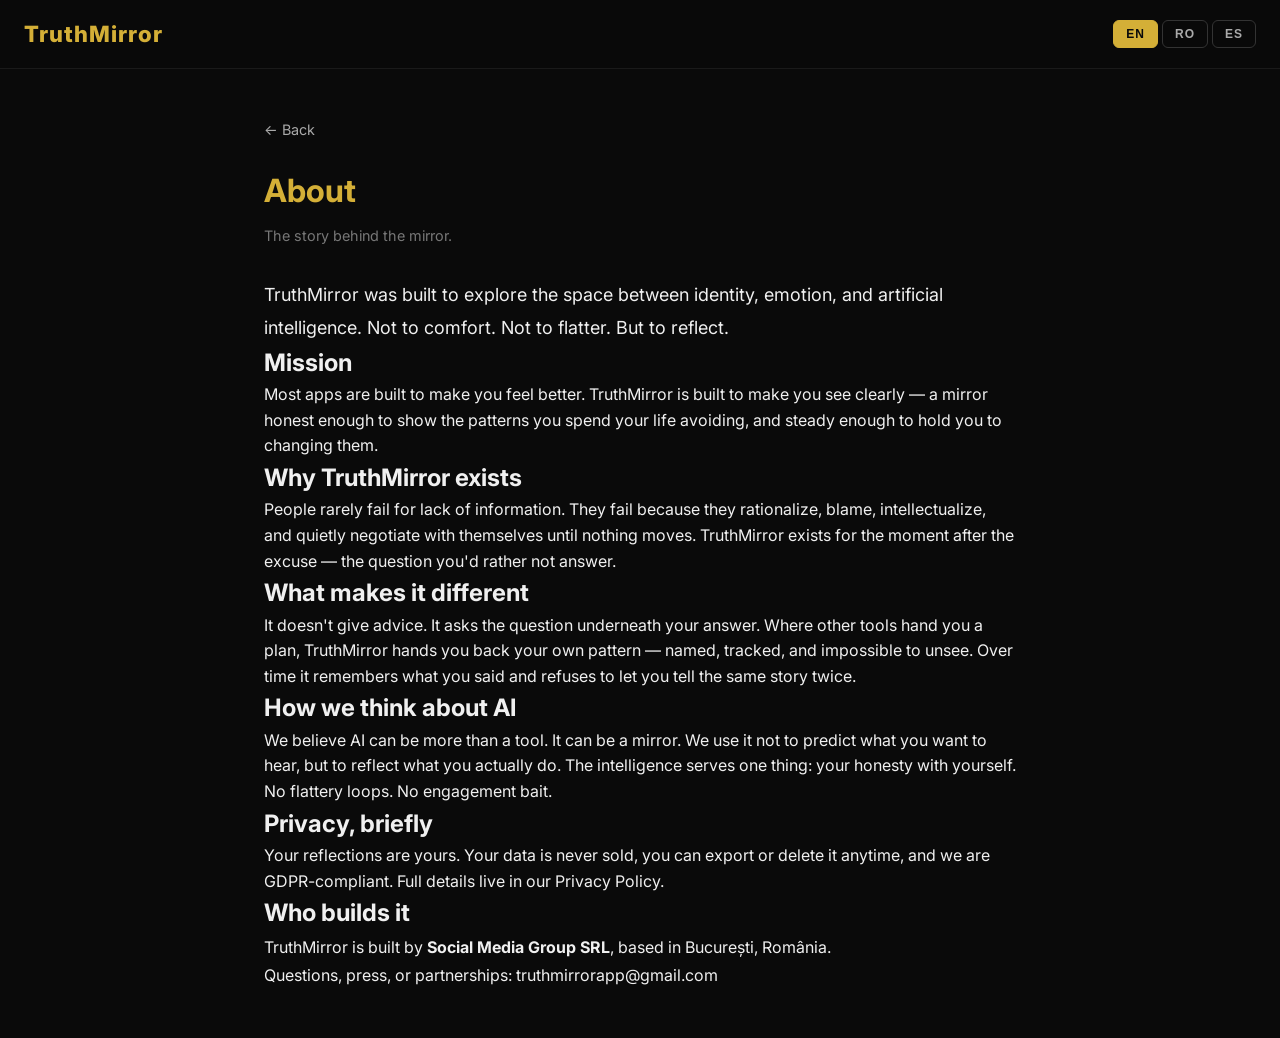
==== about.html @ 7fe02680 "Move About to root" ====
<!DOCTYPE html>
<html lang="en">
<head>
  <meta charset="UTF-8">
  <meta name="viewport" content="width=device-width, initial-scale=1.0">
  <title>About — TruthMirror</title>
  <meta name="description" content="TruthMirror was built to explore the space between identity, emotion and AI. Not to comfort. Not to flatter. But to reflect. The story behind the mirror that won't lie to you.">
  <link rel="canonical" href="https://www.truthmirror.net/about.html">
  <link rel="stylesheet" href="styles.css">
  <link href="https://fonts.googleapis.com/css2?family=Inter:wght@400;500;600;700;800&display=swap" rel="stylesheet">
  <script type="application/ld+json">
  {
    "@context": "https://schema.org",
    "@type": "AboutPage",
    "name": "About TruthMirror",
    "url": "https://www.truthmirror.net/about.html",
    "mainEntity": {
      "@type": "Organization",
      "name": "TruthMirror",
      "url": "https://www.truthmirror.net",
      "email": "truthmirrorapp@gmail.com",
      "description": "An AI that asks the questions you've been avoiding. No advice. No comfort. Just truth.",
      "parentOrganization": {
        "@type": "Organization",
        "name": "Social Media Group SRL",
        "address": { "@type": "PostalAddress", "addressLocality": "București", "addressCountry": "RO" }
      }
    }
  }
  </script>
</head>
<body>
  <nav class="navbar">
    <a href="/" class="logo">TruthMirror</a>
    <!-- Same language switch as the homepage. Remove this block if you want About to be English-only like the legal pages. -->
    <div class="lang-switch">
      <button data-lang="en">EN</button>
      <button data-lang="ro">RO</button>
      <button data-lang="es">ES</button>
    </div>
  </nav>

  <div class="container">
    <div class="legal-page">
      <a href="/" class="back-link" data-i18n="about.back">← Back</a>
      <h1 data-i18n="about.title">About</h1>
      <p class="meta" data-i18n="about.meta">The story behind the mirror.</p>

      <p style="font-size: 18px; line-height: 1.8; color: var(--text);" data-i18n="about.lead">
        TruthMirror was built to explore the space between identity, emotion, and artificial intelligence. Not to comfort. Not to flatter. But to reflect.
      </p>

      <h2 data-i18n="about.mission.h">Mission</h2>
      <p data-i18n="about.mission.p">
        Most apps are built to make you feel better. TruthMirror is built to make you see clearly — a mirror honest enough to show the patterns you spend your life avoiding, and steady enough to hold you to changing them.
      </p>

      <h2 data-i18n="about.why.h">Why TruthMirror exists</h2>
      <p data-i18n="about.why.p">
        People rarely fail for lack of information. They fail because they rationalize, blame, intellectualize, and quietly negotiate with themselves until nothing moves. TruthMirror exists for the moment after the excuse — the question you'd rather not answer.
      </p>

      <h2 data-i18n="about.diff.h">What makes it different</h2>
      <p data-i18n="about.diff.p">
        It doesn't give advice. It asks the question underneath your answer. Where other tools hand you a plan, TruthMirror hands you back your own pattern — named, tracked, and impossible to unsee. Over time it remembers what you said and refuses to let you tell the same story twice.
      </p>

      <h2 data-i18n="about.ai.h">How we think about AI</h2>
      <p data-i18n="about.ai.p">
        We believe AI can be more than a tool. It can be a mirror. We use it not to predict what you want to hear, but to reflect what you actually do. The intelligence serves one thing: your honesty with yourself. No flattery loops. No engagement bait.
      </p>

      <h2 data-i18n="about.privacy.h">Privacy, briefly</h2>
      <p data-i18n="about.privacy.p">
        Your reflections are yours. Your data is never sold, you can export or delete it anytime, and we are GDPR-compliant. Full details live in our <a href="/privacy.html" style="color: var(--accent);">Privacy Policy</a>.
      </p>

      <h2 data-i18n="about.company.h">Who builds it</h2>
      <p style="line-height: 1.8;" data-i18n="about.company.p">
        TruthMirror is built by <strong>Social Media Group SRL</strong>, based in București, România.<br>
        Questions, press, or partnerships: <a href="mailto:truthmirrorapp@gmail.com" style="color: var(--accent);">truthmirrorapp@gmail.com</a>
      </p>
    </div>
  </div>

  <script>
    const aboutI18n = {
      en: {
        'about.back': '← Back',
        'about.title': 'About',
        'about.meta': 'The story behind the mirror.',
        'about.lead': 'TruthMirror was built to explore the space between identity, emotion, and artificial intelligence. Not to comfort. Not to flatter. But to reflect.',
        'about.mission.h': 'Mission',
        'about.mission.p': 'Most apps are built to make you feel better. TruthMirror is built to make you see clearly — a mirror honest enough to show the patterns you spend your life avoiding, and steady enough to hold you to changing them.',
        'about.why.h': 'Why TruthMirror exists',
        'about.why.p': "People rarely fail for lack of information. They fail because they rationalize, blame, intellectualize, and quietly negotiate with themselves until nothing moves. TruthMirror exists for the moment after the excuse — the question you'd rather not answer.",
        'about.diff.h': 'What makes it different',
        'about.diff.p': "It doesn't give advice. It asks the question underneath your answer. Where other tools hand you a plan, TruthMirror hands you back your own pattern — named, tracked, and impossible to unsee. Over time it remembers what you said and refuses to let you tell the same story twice.",
        'about.ai.h': 'How we think about AI',
        'about.ai.p': 'We believe AI can be more than a tool. It can be a mirror. We use it not to predict what you want to hear, but to reflect what you actually do. The intelligence serves one thing: your honesty with yourself. No flattery loops. No engagement bait.',
        'about.privacy.h': 'Privacy, briefly',
        'about.privacy.p': 'Your reflections are yours. Your data is never sold, you can export or delete it anytime, and we are GDPR-compliant. Full details live in our <a href="/privacy.html" style="color: var(--accent);">Privacy Policy</a>.',
        'about.company.h': 'Who builds it',
        'about.company.p': 'TruthMirror is built by <strong>Social Media Group SRL</strong>, based in București, România.<br>Questions, press, or partnerships: <a href="mailto:truthmirrorapp@gmail.com" style="color: var(--accent);">truthmirrorapp@gmail.com</a>',
      },
      ro: {
        'about.back': '← Înapoi',
        'about.title': 'Despre',
        'about.meta': 'Povestea din spatele oglinzii.',
        'about.lead': 'TruthMirror a fost creat ca să exploreze spațiul dintre identitate, emoție și inteligența artificială. Fără să te aline. Fără să te flateze. Doar ca să reflecte.',
        'about.mission.h': 'Misiune',
        'about.mission.p': 'Majoritatea aplicațiilor sunt făcute ca să te simți mai bine. TruthMirror e făcut ca să vezi clar — o oglindă suficient de sinceră cât să-ți arate pattern-urile pe care le eviți o viață întreagă și suficient de fermă cât să te țină responsabil să le schimbi.',
        'about.why.h': 'De ce există TruthMirror',
        'about.why.p': 'Oamenii rareori eșuează din lipsă de informație. Eșuează pentru că raționalizează, învinovățesc, intelectualizează și se tot negociază cu ei înșiși până nu se mai mișcă nimic. TruthMirror există pentru momentul de după scuză — întrebarea la care preferi să nu răspunzi.',
        'about.diff.h': 'Ce îl face diferit',
        'about.diff.p': 'Nu îți dă sfaturi. Pune întrebarea de sub răspunsul tău. Acolo unde alte aplicații îți dau un plan, TruthMirror îți dă înapoi propriul pattern — numit, urmărit și imposibil de ignorat. În timp, își amintește ce ai spus și nu te lasă să spui aceeași poveste de două ori.',
        'about.ai.h': 'Cum gândim despre AI',
        'about.ai.p': 'Credem că AI-ul poate fi mai mult decât o unealtă. Poate fi o oglindă. Îl folosim nu ca să prezicem ce vrei să auzi, ci ca să reflecte ce faci de fapt. Inteligența servește un singur lucru: sinceritatea ta cu tine însuți. Fără bucle de lingușire. Fără momeli de engagement.',
        'about.privacy.h': 'Pe scurt, despre confidențialitate',
        'about.privacy.p': 'Reflecțiile tale îți aparțin. Datele tale nu se vând niciodată, le poți exporta sau șterge oricând și respectăm GDPR. Detalii complete în <a href="/privacy.html" style="color: var(--accent);">Politica de confidențialitate</a>.',
        'about.company.h': 'Cine îl construiește',
        'about.company.p': 'TruthMirror este creat de <strong>Social Media Group SRL</strong>, cu sediul în București, România.<br>Întrebări, presă sau parteneriate: <a href="mailto:truthmirrorapp@gmail.com" style="color: var(--accent);">truthmirrorapp@gmail.com</a>',
      },
      es: {
        'about.back': '← Volver',
        'about.title': 'Acerca de',
        'about.meta': 'La historia detrás del espejo.',
        'about.lead': 'TruthMirror fue creado para explorar el espacio entre identidad, emoción e inteligencia artificial. Sin consolarte. Sin halagarte. Solo para reflejar.',
        'about.mission.h': 'Misión',
        'about.mission.p': 'La mayoría de las apps están hechas para que te sientas mejor. TruthMirror está hecho para que veas con claridad — un espejo lo bastante honesto para mostrarte los patrones que llevas toda la vida evitando, y lo bastante firme para exigirte cambiarlos.',
        'about.why.h': 'Por qué existe TruthMirror',
        'about.why.p': 'La gente rara vez fracasa por falta de información. Fracasa porque racionaliza, culpa, intelectualiza y negocia consigo misma en silencio hasta que nada se mueve. TruthMirror existe para el momento después de la excusa — la pregunta que preferirías no responder.',
        'about.diff.h': 'Qué lo hace diferente',
        'about.diff.p': 'No da consejos. Hace la pregunta que hay debajo de tu respuesta. Donde otras apps te dan un plan, TruthMirror te devuelve tu propio patrón — nombrado, registrado e imposible de no ver. Con el tiempo recuerda lo que dijiste y no te deja contar la misma historia dos veces.',
        'about.ai.h': 'Cómo pensamos sobre la IA',
        'about.ai.p': 'Creemos que la IA puede ser más que una herramienta. Puede ser un espejo. La usamos no para predecir lo que quieres oír, sino para reflejar lo que realmente haces. La inteligencia sirve a una sola cosa: tu honestidad contigo mismo. Sin bucles de halago. Sin cebos de interacción.',
        'about.privacy.h': 'Privacidad, en breve',
        'about.privacy.p': 'Tus reflexiones son tuyas. Tus datos nunca se venden, puedes exportarlos o eliminarlos cuando quieras y cumplimos el RGPD. Detalles completos en nuestra <a href="/privacy.html" style="color: var(--accent);">Política de privacidad</a>.',
        'about.company.h': 'Quién lo construye',
        'about.company.p': 'TruthMirror está creado por <strong>Social Media Group SRL</strong>, con sede en Bucarest, Rumanía.<br>Preguntas, prensa o colaboraciones: <a href="mailto:truthmirrorapp@gmail.com" style="color: var(--accent);">truthmirrorapp@gmail.com</a>',
      },
    };

    function applyAboutLang(lang) {
      const t = aboutI18n[lang] || aboutI18n.en;
      document.documentElement.lang = lang;
      document.querySelectorAll('[data-i18n]').forEach(function (el) {
        var key = el.getAttribute('data-i18n');
        if (t[key] != null) el.innerHTML = t[key];
      });
      document.querySelectorAll('.lang-switch button').forEach(function (btn) {
        btn.classList.toggle('active', btn.dataset.lang === lang);
      });
      localStorage.setItem('tm.site.lang', lang);
    }

    function detectInitialLang() {
      var saved = localStorage.getItem('tm.site.lang');
      if (saved && aboutI18n[saved]) return saved;
      var browser = (navigator.language || 'en').slice(0, 2);
      return aboutI18n[browser] ? browser : 'en';
    }

    document.addEventListener('DOMContentLoaded', function () {
      applyAboutLang(detectInitialLang());
      document.querySelectorAll('.lang-switch button').forEach(function (btn) {
        btn.addEventListener('click', function () { applyAboutLang(btn.dataset.lang); });
      });
    });
  </script>
</body>
</html>
---- styles.css ----
* { box-sizing: border-box; margin: 0; padding: 0; }
html { scroll-behavior: smooth; }
body {
  font-family: 'Inter', -apple-system, sans-serif;
  background: #0A0A0A;
  color: #f0f0f0;
  line-height: 1.6;
  -webkit-font-smoothing: antialiased;
}
.container { max-width: 1200px; margin: 0 auto; padding: 0 1.5rem; }
a { color: #D4AF37; text-decoration: none; }
a:hover { opacity: 0.85; }

/* NAVBAR */
.navbar {
  position: sticky;
  top: 0;
  z-index: 100;
  background: rgba(10,10,10,0.95);
  backdrop-filter: blur(10px);
  border-bottom: 1px solid #1a1a1a;
  padding: 1rem 1.5rem;
  display: flex;
  justify-content: space-between;
  align-items: center;
}
.logo {
  font-size: 1.4rem;
  font-weight: 800;
  color: #D4AF37;
  letter-spacing: 1px;
}
.lang-switch { display: flex; gap: 0.25rem; }
.lang-switch button {
  background: transparent;
  border: 1px solid #333;
  color: #aaa;
  padding: 0.4rem 0.75rem;
  border-radius: 6px;
  font-weight: 700;
  cursor: pointer;
  font-size: 0.75rem;
  letter-spacing: 1px;
  transition: all 0.2s;
}
.lang-switch button:hover { color: #D4AF37; border-color: #D4AF37; }
.lang-switch button.active {
  background: #D4AF37;
  color: #0A0A0A;
  border-color: #D4AF37;
}

/* HERO */
.hero {
  padding: 6rem 1.5rem 5rem;
  text-align: center;
  background: radial-gradient(ellipse at center top, rgba(212,175,55,0.08) 0%, transparent 60%);
}
.hero h1 {
  font-size: clamp(2rem, 5vw, 3.8rem);
  font-weight: 800;
  color: #fff;
  margin-bottom: 1.5rem;
  letter-spacing: -1px;
  line-height: 1.1;
}
.hero-sub {
  font-size: clamp(1rem, 2.2vw, 1.3rem);
  color: #aaa;
  max-width: 700px;
  margin: 0 auto 2.5rem;
}
.hero-note { color: #777; font-size: 0.9rem; margin-top: 1rem; }

/* WAITLIST FORMS */
.waitlist-hero, .waitlist {
  display: flex;
  gap: 0.75rem;
  max-width: 500px;
  margin: 0 auto;
  flex-wrap: wrap;
  justify-content: center;
}
.waitlist-hero input, .waitlist input {
  flex: 1;
  min-width: 220px;
  padding: 1rem 1.25rem;
  background: #141414;
  border: 1px solid #2a2a2a;
  border-radius: 8px;
  color: #fff;
  font-size: 1rem;
  font-family: inherit;
}
.waitlist-hero input:focus, .waitlist input:focus {
  outline: none;
  border-color: #D4AF37;
}
.waitlist-hero button, .waitlist button {
  padding: 1rem 1.75rem;
  background: #D4AF37;
  color: #0A0A0A;
  border: none;
  border-radius: 8px;
  font-weight: 700;
  font-size: 1rem;
  cursor: pointer;
  letter-spacing: 0.5px;
  font-family: inherit;
  transition: all 0.2s;
}
.waitlist-hero button:hover, .waitlist button:hover { background: #b8941d; }
.waitlist-success {
  text-align: center;
  margin-top: 1rem;
  color: #50C878;
  font-weight: 600;
  display: none;
}
.waitlist-success.show { display: block; }

/* SECTIONS GENERIC */
.section { padding: 5rem 1.5rem; }
.section-title {
  text-align: center;
  font-size: clamp(1.8rem, 4vw, 2.5rem);
  color: #fff;
  margin-bottom: 1rem;
  letter-spacing: 0.5px;
}
.section-sub {
  text-align: center;
  color: #999;
  margin-bottom: 3.5rem;
  font-size: 1.05rem;
  max-width: 600px;
  margin-left: auto;
  margin-right: auto;
}

/* HOW IT WORKS */
.how-grid {
  display: grid;
  grid-template-columns: repeat(auto-fit, minmax(260px, 1fr));
  gap: 2rem;
  max-width: 1000px;
  margin: 0 auto;
}
.how-step {
  background: #141414;
  border: 1px solid #2a2a2a;
  padding: 2rem;
  border-radius: 12px;
  text-align: center;
}
.step-num {
  font-size: 2.5rem;
  font-weight: 800;
  color: #D4AF37;
  margin-bottom: 1rem;
  line-height: 1;
}
.how-step h3 { color: #fff; font-size: 1.2rem; margin-bottom: 0.75rem; }
.how-step p { color: #aaa; font-size: 0.95rem; }

/* PRICING */
.pricing-section { background: #0A0A0A; }
.pricing-grid {
  display: grid;
  grid-template-columns: repeat(auto-fit, minmax(260px, 1fr));
  gap: 1.5rem;
  max-width: 1200px;
  margin: 0 auto;
}
.pricing-card {
  background: #141414;
  border: 1px solid #2a2a2a;
  border-radius: 12px;
  padding: 2.5rem 1.5rem 2rem;
  display: flex;
  flex-direction: column;
  position: relative;
  transition: transform 0.2s, border-color 0.2s;
}
.pricing-card:hover {
  transform: translateY(-4px);
  border-color: #D4AF37;
}
.pricing-card.recommended {
  border-color: #D4AF37;
  border-width: 2px;
  background: linear-gradient(180deg, #1a1610 0%, #141414 100%);
}
.pricing-card.coming-soon { opacity: 0.65; }
.tier-badge {
  position: absolute;
  top: -12px;
  left: 50%;
  transform: translateX(-50%);
  background: #D4AF37;
  color: #0A0A0A;
  padding: 4px 14px;
  border-radius: 20px;
  font-size: 0.7rem;
  font-weight: 700;
  letter-spacing: 1.5px;
  text-transform: uppercase;
  white-space: nowrap;
}
.tier-badge.soon { background: #444; color: #ccc; }
.tier-name {
  font-size: 1.5rem;
  font-weight: 700;
  color: #D4AF37;
  margin-bottom: 0.5rem;
  letter-spacing: 1px;
}
.tier-price {
  font-size: 2.5rem;
  font-weight: 800;
  color: #fff;
  line-height: 1;
}
.tier-period {
  color: #888;
  font-size: 0.9rem;
  margin-bottom: 1rem;
}
.tier-desc {
  color: #aaa;
  font-style: italic;
  margin-bottom: 1.5rem;
  font-size: 1rem;
}
.features {
  list-style: none;
  padding: 0;
  margin: 0 0 1.5rem 0;
  flex: 1;
}
.features li {
  padding: 0.5rem 0 0.5rem 1.5rem;
  position: relative;
  color: #ddd;
  font-size: 0.92rem;
  line-height: 1.4;
}
.features li:before {
  content: "✓";
  position: absolute;
  left: 0;
  color: #D4AF37;
  font-weight: 700;
}
.tier-annual {
  background: #1a1a1a;
  border: 1px solid #333;
  padding: 0.6rem;
  border-radius: 8px;
  color: #D4AF37;
  font-size: 0.85rem;
  text-align: center;
  margin-bottom: 1rem;
}
.tier-cta {
  display: block;
  text-align: center;
  padding: 0.9rem 1rem;
  background: transparent;
  border: 1px solid #D4AF37;
  color: #D4AF37;
  border-radius: 8px;
  text-decoration: none;
  font-weight: 700;
  letter-spacing: 1px;
  transition: all 0.2s;
}
.tier-cta:hover {
  background: #D4AF37;
  color: #0A0A0A;
}
.tier-cta.primary { background: #D4AF37; color: #0A0A0A; }
.tier-cta.primary:hover { background: #b8941d; border-color: #b8941d; }

/* GUARANTEES */
.guarantees-section {
  background: #0A0A0A;
  border-top: 1px solid #1a1a1a;
}
.guarantees-grid {
  display: grid;
  grid-template-columns: repeat(auto-fit, minmax(220px, 1fr));
  gap: 1.5rem;
  max-width: 1200px;
  margin: 0 auto;
}
.guarantee {
  padding: 2rem 1.5rem;
  background: #141414;
  border: 1px solid #2a2a2a;
  border-radius: 12px;
  text-align: center;
}
.g-icon { font-size: 2rem; margin-bottom: 1rem; }
.guarantee h3 {
  color: #D4AF37;
  font-size: 1.05rem;
  margin-bottom: 0.5rem;
  letter-spacing: 0.5px;
}
.guarantee p { color: #aaa; font-size: 0.88rem; line-height: 1.5; }

/* WAITLIST SECTION */
.waitlist-section {
  background: radial-gradient(ellipse at center, rgba(212,175,55,0.05) 0%, transparent 70%);
  text-align: center;
}

/* FOOTER */
.footer {
  background: #050505;
  border-top: 1px solid #1a1a1a;
  padding: 3rem 1.5rem 1.5rem;
}
.footer-grid {
  display: grid;
  grid-template-columns: repeat(auto-fit, minmax(220px, 1fr));
  gap: 2rem;
  margin-bottom: 2rem;
}
.footer-col h4 {
  color: #D4AF37;
  margin-bottom: 0.75rem;
  font-size: 0.9rem;
  letter-spacing: 1px;
  text-transform: uppercase;
}
.footer-col p, .footer-col a {
  display: block;
  color: #888;
  font-size: 0.9rem;
  margin-bottom: 0.4rem;
}
.footer-col a:hover { color: #D4AF37; }
.footer-logo {
  font-size: 1.3rem;
  font-weight: 800;
  color: #D4AF37;
  margin-bottom: 0.5rem;
}
.footer-tag { color: #777; font-size: 0.9rem; }
.footer-bottom {
  border-top: 1px solid #1a1a1a;
  padding-top: 1.5rem;
  text-align: center;
  color: #555;
  font-size: 0.8rem;
}

/* LEGAL PAGES */
.legal-page {
  max-width: 800px;
  margin: 0 auto;
  padding: 3rem 1.5rem;
}
.legal-page h1 {
  color: #D4AF37;
  font-size: 2rem;
  margin-bottom: 0.5rem;
}
.legal-page .meta {
  color: #777;
  font-size: 0.9rem;
  margin-bottom: 2rem;
}
.legal-page pre {
  background: #141414;
  border: 1px solid #2a2a2a;
  padding: 2rem;
  border-radius: 12px;
  color: #ccc;
  font-family: inherit;
  font-size: 0.95rem;
  white-space: pre-wrap;
  word-wrap: break-word;
  line-height: 1.7;
}
.back-link {
  display: inline-block;
  margin-bottom: 1.5rem;
  color: #aaa;
  font-size: 0.9rem;
}
.back-link:hover { color: #D4AF37; }

/* RESPONSIVE */
@media (max-width: 768px) {
  .hero { padding: 4rem 1rem 3rem; }
  .section { padding: 3rem 1rem; }
  .navbar { padding: 0.75rem 1rem; }
  .pricing-card { padding: 2rem 1.25rem 1.5rem; }
  .tier-price { font-size: 2rem; }
}
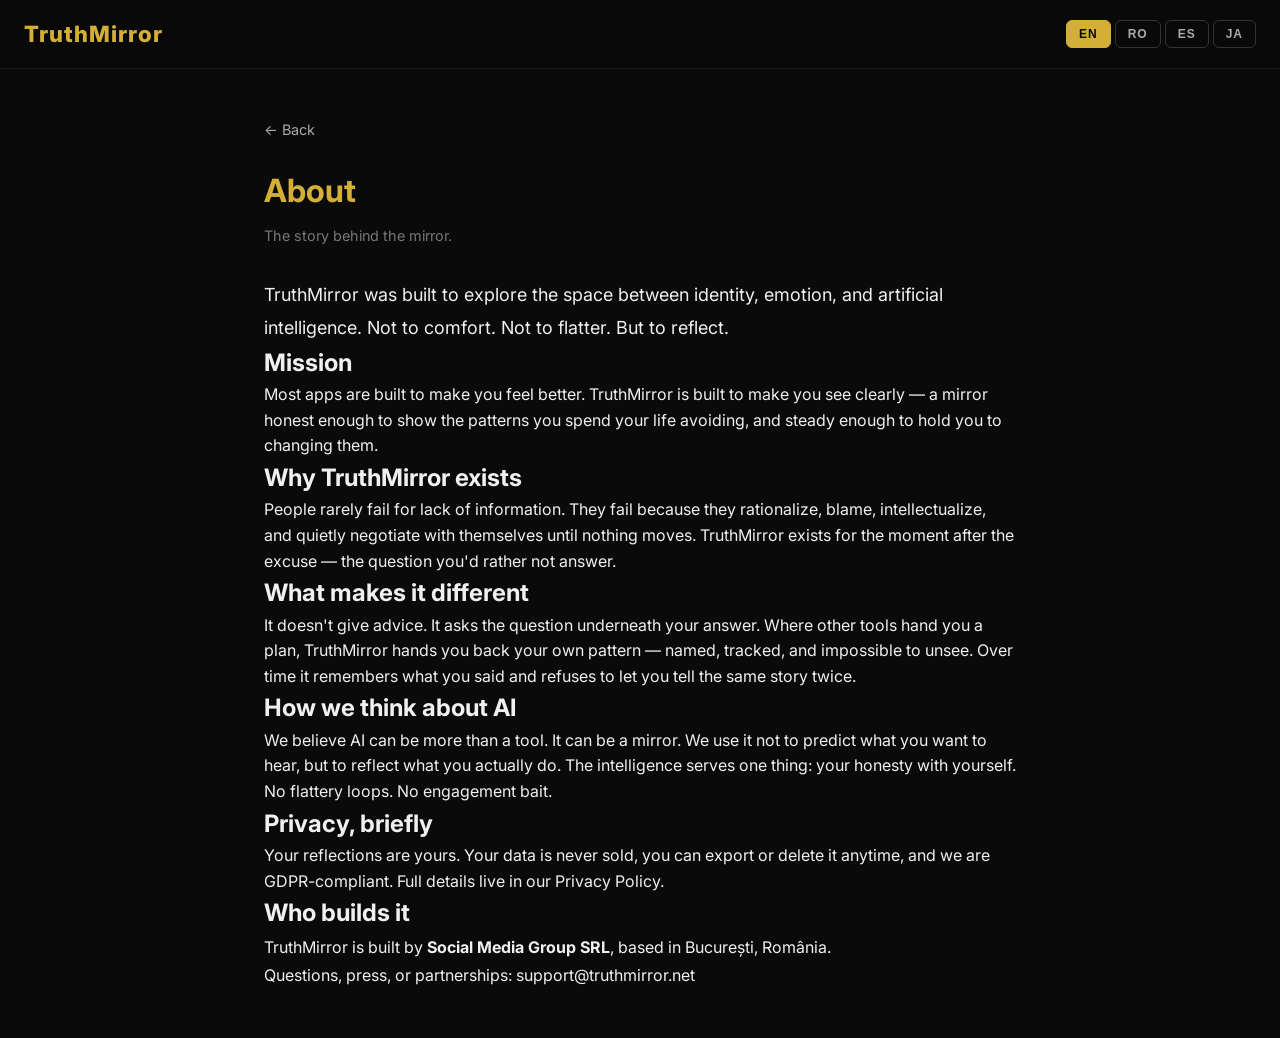
==== commit b253067f: "Japanese localization + domain email update" ====
--- a/about.html
+++ b/about.html
@@ -18,7 +18,7 @@
       "@type": "Organization",
       "name": "TruthMirror",
       "url": "https://www.truthmirror.net",
-      "email": "truthmirrorapp@gmail.com",
+      "email": "support@truthmirror.net",
       "description": "An AI that asks the questions you've been avoiding. No advice. No comfort. Just truth.",
       "parentOrganization": {
         "@type": "Organization",
@@ -37,6 +37,7 @@
       <button data-lang="en">EN</button>
       <button data-lang="ro">RO</button>
       <button data-lang="es">ES</button>
+      <button data-lang="ja">JA</button>
     </div>
   </nav>
 
@@ -78,7 +79,7 @@
       <h2 data-i18n="about.company.h">Who builds it</h2>
       <p style="line-height: 1.8;" data-i18n="about.company.p">
         TruthMirror is built by <strong>Social Media Group SRL</strong>, based in București, România.<br>
-        Questions, press, or partnerships: <a href="mailto:truthmirrorapp@gmail.com" style="color: var(--accent);">truthmirrorapp@gmail.com</a>
+        Questions, press, or partnerships: <a href="mailto:support@truthmirror.net" style="color: var(--accent);">support@truthmirror.net</a>
       </p>
     </div>
   </div>
@@ -101,7 +102,7 @@
         'about.privacy.h': 'Privacy, briefly',
         'about.privacy.p': 'Your reflections are yours. Your data is never sold, you can export or delete it anytime, and we are GDPR-compliant. Full details live in our <a href="/privacy.html" style="color: var(--accent);">Privacy Policy</a>.',
         'about.company.h': 'Who builds it',
-        'about.company.p': 'TruthMirror is built by <strong>Social Media Group SRL</strong>, based in București, România.<br>Questions, press, or partnerships: <a href="mailto:truthmirrorapp@gmail.com" style="color: var(--accent);">truthmirrorapp@gmail.com</a>',
+        'about.company.p': 'TruthMirror is built by <strong>Social Media Group SRL</strong>, based in București, România.<br>Questions, press, or partnerships: <a href="mailto:support@truthmirror.net" style="color: var(--accent);">support@truthmirror.net</a>',
       },
       ro: {
         'about.back': '← Înapoi',
@@ -119,7 +120,7 @@
         'about.privacy.h': 'Pe scurt, despre confidențialitate',
         'about.privacy.p': 'Reflecțiile tale îți aparțin. Datele tale nu se vând niciodată, le poți exporta sau șterge oricând și respectăm GDPR. Detalii complete în <a href="/privacy.html" style="color: var(--accent);">Politica de confidențialitate</a>.',
         'about.company.h': 'Cine îl construiește',
-        'about.company.p': 'TruthMirror este creat de <strong>Social Media Group SRL</strong>, cu sediul în București, România.<br>Întrebări, presă sau parteneriate: <a href="mailto:truthmirrorapp@gmail.com" style="color: var(--accent);">truthmirrorapp@gmail.com</a>',
+        'about.company.p': 'TruthMirror este creat de <strong>Social Media Group SRL</strong>, cu sediul în București, România.<br>Întrebări, presă sau parteneriate: <a href="mailto:support@truthmirror.net" style="color: var(--accent);">support@truthmirror.net</a>',
       },
       es: {
         'about.back': '← Volver',
@@ -137,7 +138,25 @@
         'about.privacy.h': 'Privacidad, en breve',
         'about.privacy.p': 'Tus reflexiones son tuyas. Tus datos nunca se venden, puedes exportarlos o eliminarlos cuando quieras y cumplimos el RGPD. Detalles completos en nuestra <a href="/privacy.html" style="color: var(--accent);">Política de privacidad</a>.',
         'about.company.h': 'Quién lo construye',
-        'about.company.p': 'TruthMirror está creado por <strong>Social Media Group SRL</strong>, con sede en Bucarest, Rumanía.<br>Preguntas, prensa o colaboraciones: <a href="mailto:truthmirrorapp@gmail.com" style="color: var(--accent);">truthmirrorapp@gmail.com</a>',
+        'about.company.p': 'TruthMirror está creado por <strong>Social Media Group SRL</strong>, con sede en Bucarest, Rumanía.<br>Preguntas, prensa o colaboraciones: <a href="mailto:support@truthmirror.net" style="color: var(--accent);">support@truthmirror.net</a>',
+      },
+      ja: {
+        'about.back': '← 戻る',
+        'about.title': '概要',
+        'about.meta': '鏡の裏側にある物語。',
+        'about.lead': 'TruthMirror は、アイデンティティ、感情、そして人工知能のあいだの空間を探るために作られました。慰めるためではなく。媚びるためでもなく。ただ、映すために。',
+        'about.mission.h': 'ミッション',
+        'about.mission.p': '多くのアプリは、あなたの気分を良くするために作られています。TruthMirror は、はっきりと見えるようにするために作られました——あなたが一生避けてきたパターンを映し出すほど正直で、それを変えるよう促し続けるほど揺るがない鏡です。',
+        'about.why.h': 'なぜ TruthMirror が存在するのか',
+        'about.why.p': '人が失敗するのは、情報が足りないからではありません。合理化し、責任を転嫁し、理屈をこね、自分自身と静かに交渉し続けて、結局何も動かなくなるからです。TruthMirror は、言い訳のその先——あなたが答えたくない問いのために存在します。',
+        'about.diff.h': '何が違うのか',
+        'about.diff.p': '助言はしません。あなたの答えの下にある問いを投げかけます。他のアプリが計画を手渡すところで、TruthMirror はあなた自身のパターンを返します——名前をつけ、記録し、もう見て見ぬふりはできない形で。時間とともに、あなたが言ったことを記憶し、同じ物語を二度語ることを許しません。',
+        'about.ai.h': 'AI についての考え方',
+        'about.ai.p': '私たちは、AI が単なる道具以上のものになれると信じています。鏡になれるのです。私たちは AI を、あなたが聞きたいことを予測するためではなく、あなたが実際にしていることを映すために使います。その知性が仕えるのはただ一つ——あなた自身への誠実さです。媚びのループも、関心を引くための餌もありません。',
+        'about.privacy.h': 'プライバシーについて、簡潔に',
+        'about.privacy.p': 'あなたの内省は、あなたのものです。データが販売されることは決してなく、いつでもエクスポート・削除でき、GDPR に準拠しています。詳細は<a href="/privacy.html" style="color: var(--accent);">プライバシーポリシー</a>をご覧ください。',
+        'about.company.h': '運営者',
+        'about.company.p': 'TruthMirror は、ルーマニア・ブカレストを拠点とする <strong>Social Media Group SRL</strong> によって運営されています。<br>お問い合わせ、取材、提携について: <a href="mailto:support@truthmirror.net" style="color: var(--accent);">support@truthmirror.net</a>',
       },
     };
 
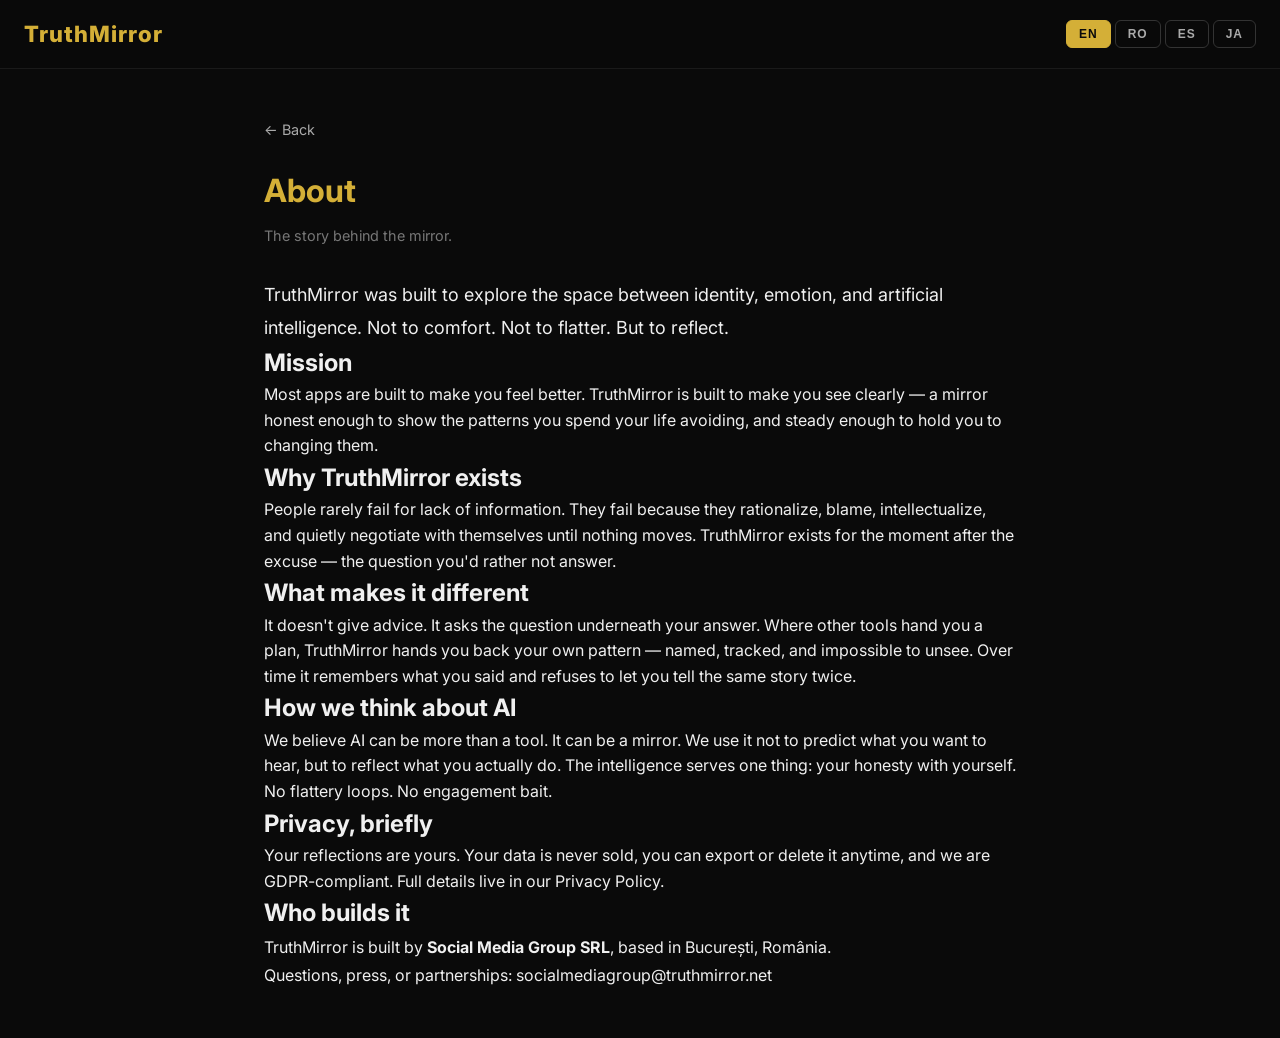
==== commit c4dfd35e: "Site: unify contact emails (support@ for support/legal/GDPR, socialmediagroup@ as company contact)" ====
--- a/about.html
+++ b/about.html
@@ -18,7 +18,7 @@
       "@type": "Organization",
       "name": "TruthMirror",
       "url": "https://www.truthmirror.net",
-      "email": "support@truthmirror.net",
+      "email": "socialmediagroup@truthmirror.net",
       "description": "An AI that asks the questions you've been avoiding. No advice. No comfort. Just truth.",
       "parentOrganization": {
         "@type": "Organization",
@@ -79,7 +79,7 @@
       <h2 data-i18n="about.company.h">Who builds it</h2>
       <p style="line-height: 1.8;" data-i18n="about.company.p">
         TruthMirror is built by <strong>Social Media Group SRL</strong>, based in București, România.<br>
-        Questions, press, or partnerships: <a href="mailto:support@truthmirror.net" style="color: var(--accent);">support@truthmirror.net</a>
+        Questions, press, or partnerships: <a href="mailto:socialmediagroup@truthmirror.net" style="color: var(--accent);">socialmediagroup@truthmirror.net</a>
       </p>
     </div>
   </div>
@@ -102,7 +102,7 @@
         'about.privacy.h': 'Privacy, briefly',
         'about.privacy.p': 'Your reflections are yours. Your data is never sold, you can export or delete it anytime, and we are GDPR-compliant. Full details live in our <a href="/privacy.html" style="color: var(--accent);">Privacy Policy</a>.',
         'about.company.h': 'Who builds it',
-        'about.company.p': 'TruthMirror is built by <strong>Social Media Group SRL</strong>, based in București, România.<br>Questions, press, or partnerships: <a href="mailto:support@truthmirror.net" style="color: var(--accent);">support@truthmirror.net</a>',
+        'about.company.p': 'TruthMirror is built by <strong>Social Media Group SRL</strong>, based in București, România.<br>Questions, press, or partnerships: <a href="mailto:socialmediagroup@truthmirror.net" style="color: var(--accent);">socialmediagroup@truthmirror.net</a>',
       },
       ro: {
         'about.back': '← Înapoi',
@@ -120,7 +120,7 @@
         'about.privacy.h': 'Pe scurt, despre confidențialitate',
         'about.privacy.p': 'Reflecțiile tale îți aparțin. Datele tale nu se vând niciodată, le poți exporta sau șterge oricând și respectăm GDPR. Detalii complete în <a href="/privacy.html" style="color: var(--accent);">Politica de confidențialitate</a>.',
         'about.company.h': 'Cine îl construiește',
-        'about.company.p': 'TruthMirror este creat de <strong>Social Media Group SRL</strong>, cu sediul în București, România.<br>Întrebări, presă sau parteneriate: <a href="mailto:support@truthmirror.net" style="color: var(--accent);">support@truthmirror.net</a>',
+        'about.company.p': 'TruthMirror este creat de <strong>Social Media Group SRL</strong>, cu sediul în București, România.<br>Întrebări, presă sau parteneriate: <a href="mailto:socialmediagroup@truthmirror.net" style="color: var(--accent);">socialmediagroup@truthmirror.net</a>',
       },
       es: {
         'about.back': '← Volver',
@@ -138,7 +138,7 @@
         'about.privacy.h': 'Privacidad, en breve',
         'about.privacy.p': 'Tus reflexiones son tuyas. Tus datos nunca se venden, puedes exportarlos o eliminarlos cuando quieras y cumplimos el RGPD. Detalles completos en nuestra <a href="/privacy.html" style="color: var(--accent);">Política de privacidad</a>.',
         'about.company.h': 'Quién lo construye',
-        'about.company.p': 'TruthMirror está creado por <strong>Social Media Group SRL</strong>, con sede en Bucarest, Rumanía.<br>Preguntas, prensa o colaboraciones: <a href="mailto:support@truthmirror.net" style="color: var(--accent);">support@truthmirror.net</a>',
+        'about.company.p': 'TruthMirror está creado por <strong>Social Media Group SRL</strong>, con sede en Bucarest, Rumanía.<br>Preguntas, prensa o colaboraciones: <a href="mailto:socialmediagroup@truthmirror.net" style="color: var(--accent);">socialmediagroup@truthmirror.net</a>',
       },
       ja: {
         'about.back': '← 戻る',
@@ -156,7 +156,7 @@
         'about.privacy.h': 'プライバシーについて、簡潔に',
         'about.privacy.p': 'あなたの内省は、あなたのものです。データが販売されることは決してなく、いつでもエクスポート・削除でき、GDPR に準拠しています。詳細は<a href="/privacy.html" style="color: var(--accent);">プライバシーポリシー</a>をご覧ください。',
         'about.company.h': '運営者',
-        'about.company.p': 'TruthMirror は、ルーマニア・ブカレストを拠点とする <strong>Social Media Group SRL</strong> によって運営されています。<br>お問い合わせ、取材、提携について: <a href="mailto:support@truthmirror.net" style="color: var(--accent);">support@truthmirror.net</a>',
+        'about.company.p': 'TruthMirror は、ルーマニア・ブカレストを拠点とする <strong>Social Media Group SRL</strong> によって運営されています。<br>お問い合わせ、取材、提携について: <a href="mailto:socialmediagroup@truthmirror.net" style="color: var(--accent);">socialmediagroup@truthmirror.net</a>',
       },
     };
 
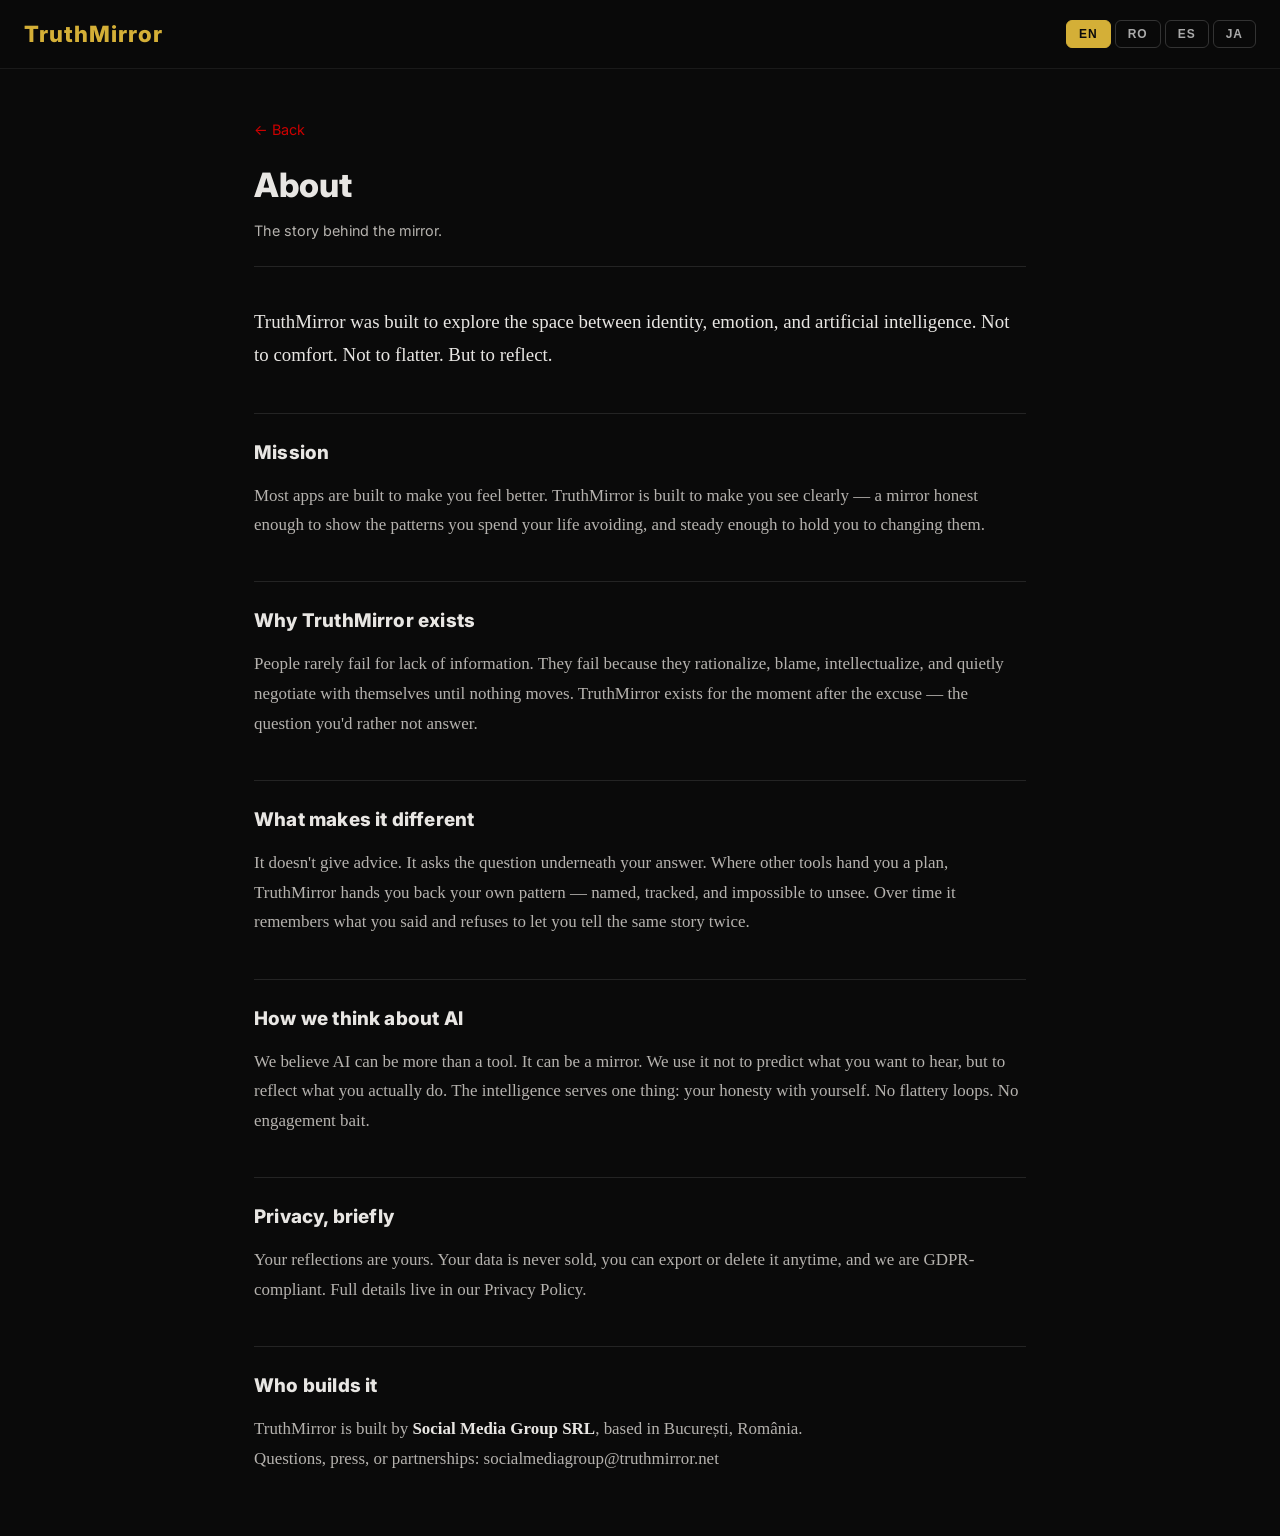
==== commit 83ac7042: "Site: pricing corectat (Mirror €9.99, features aliniate cu app), about reformatat" ====
--- a/about.html
+++ b/about.html
@@ -8,6 +8,65 @@
   <link rel="canonical" href="https://www.truthmirror.net/about.html">
   <link rel="stylesheet" href="styles.css">
   <link href="https://fonts.googleapis.com/css2?family=Inter:wght@400;500;600;700;800&display=swap" rel="stylesheet">
+  <style>
+    /* ---- Stil dedicat documentului (la fel ca pe terms / privacy) ---- */
+    .legal-page {
+      --ld-accent: #CC0000;
+      --ld-text: #e8e6e3;
+      --ld-text-muted: #b5b2ae;
+      --ld-border: #242424;
+      max-width: 820px;
+      margin: 0 auto;
+    }
+    .legal-page h1 {
+      font-family: 'Inter', sans-serif;
+      font-size: 2.1rem;
+      font-weight: 800;
+      letter-spacing: -0.01em;
+      line-height: 1.15;
+      color: var(--ld-text);
+      margin-bottom: 0.3rem;
+    }
+    .legal-page .meta {
+      font-family: 'Inter', sans-serif;
+      font-size: 0.9rem;
+      color: var(--ld-text-muted);
+      margin-bottom: 2.4rem;
+      padding-bottom: 1.4rem;
+      border-bottom: 1px solid var(--ld-border);
+    }
+    .legal-page h2 {
+      font-family: 'Inter', sans-serif;
+      font-size: 1.18rem;
+      font-weight: 800;
+      letter-spacing: 0.01em;
+      color: var(--ld-text);
+      margin: 2.6rem 0 0.8rem;
+      padding-top: 1.5rem;
+      border-top: 1px solid var(--ld-border);
+    }
+    .legal-page p {
+      font-family: 'Georgia', 'Iowan Old Style', 'Palatino', serif;
+      color: var(--ld-text-muted);
+      line-height: 1.75;
+      font-size: 1.06rem;
+      margin: 0.8rem 0;
+    }
+    .legal-page p.meta { font-family: 'Inter', sans-serif; }
+    .legal-page a { color: var(--ld-accent); }
+    .legal-page strong { color: var(--ld-text); font-weight: 700; }
+    .legal-page .back-link {
+      font-family: 'Inter', sans-serif;
+      font-size: 0.9rem;
+      display: inline-block;
+      margin-bottom: 1.6rem;
+    }
+    @media (max-width: 600px) {
+      .legal-page h1 { font-size: 1.6rem; }
+      .legal-page h2 { font-size: 1.05rem; }
+      .legal-page p { font-size: 1rem; }
+    }
+  </style>
   <script type="application/ld+json">
   {
     "@context": "https://schema.org",
@@ -47,7 +106,7 @@
       <h1 data-i18n="about.title">About</h1>
       <p class="meta" data-i18n="about.meta">The story behind the mirror.</p>
 
-      <p style="font-size: 18px; line-height: 1.8; color: var(--text);" data-i18n="about.lead">
+      <p style="font-size: 1.18rem; color: var(--ld-text);" data-i18n="about.lead">
         TruthMirror was built to explore the space between identity, emotion, and artificial intelligence. Not to comfort. Not to flatter. But to reflect.
       </p>
 
--- a/styles.css
+++ b/styles.css
@@ -6,6 +6,7 @@
   color: #f0f0f0;
   line-height: 1.6;
   -webkit-font-smoothing: antialiased;
+  overflow-x: hidden;
 }
 .container { max-width: 1200px; margin: 0 auto; padding: 0 1.5rem; }
 a { color: #D4AF37; text-decoration: none; }
@@ -395,9 +396,26 @@
 
 /* RESPONSIVE */
 @media (max-width: 768px) {
+  .container { padding: 0 1rem; }
   .hero { padding: 4rem 1rem 3rem; }
   .section { padding: 3rem 1rem; }
   .navbar { padding: 0.75rem 1rem; }
   .pricing-card { padding: 2rem 1.25rem 1.5rem; }
   .tier-price { font-size: 2rem; }
+
+  /* Legal pages: stop the triple padding so text uses the full screen width */
+  .legal-page { padding: 2rem 0; }
+  .legal-page h1 { font-size: 1.7rem; }
+  .legal-page pre { padding: 1.25rem 1rem; font-size: 0.92rem; }
+
+  /* Forms stack and fill the width */
+  .waitlist-hero, .waitlist { flex-direction: column; max-width: 100%; }
+  .waitlist-hero input, .waitlist input { min-width: 0; width: 100%; }
+  .waitlist-hero button, .waitlist button { width: 100%; }
+}
+
+@media (max-width: 420px) {
+  .container { padding: 0 0.75rem; }
+  .legal-page pre { padding: 1rem 0.85rem; font-size: 0.88rem; }
+  .hero h1 { letter-spacing: -0.5px; }
 }
